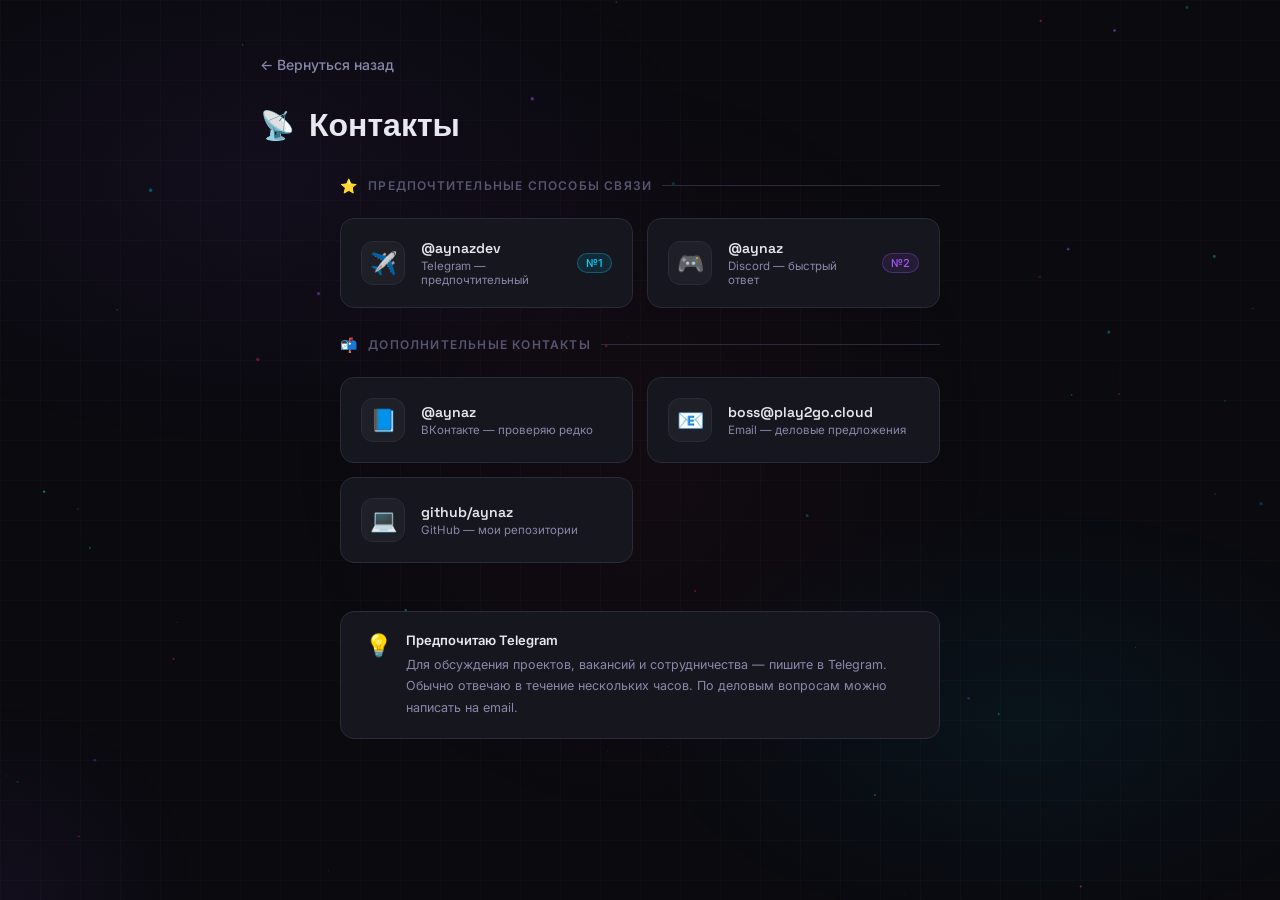
==== contacts.html @ 95063193 "first commit" ====
<!DOCTYPE html>
<html lang="ru">
<head>
  <meta charset="UTF-8" />
  <meta name="viewport" content="width=device-width, initial-scale=1.0" />
  <title>Контакты — Айназ</title>
  <link rel="stylesheet" href="style.css" />
</head>
<body>

  <div class="bg-noise"></div>
  <div class="bg-grid"></div>
  <canvas id="particles"></canvas>

  <div class="wrapper" style="justify-content: flex-start; padding-top: 48px;">

    <!-- Page header -->
    <div class="page-header anim-slideright">
      <a href="index.html" class="back-link">← Вернуться назад</a>
      <h1 class="page-title">
        <span class="page-title-icon">📡</span>
        Контакты
      </h1>
    </div>

    <!-- Preferred -->
    <div style="width:100%; max-width:600px; margin-bottom: 8px;" class="anim-fadeup delay-1">
      <div class="section-label">
        <span class="section-label-icon">⭐</span>
        Предпочтительные способы связи
      </div>
    </div>

    <div class="contacts-grid" style="margin-bottom: 28px;">

      <a href="https://t.me/aynazdev" target="_blank" class="contact-card neon-cyan anim-fadeup delay-2">
        <div class="contact-icon">✈️</div>
        <div class="contact-info">
          <div class="contact-handle">@aynazdev</div>
          <div class="contact-label">Telegram — предпочтительный</div>
        </div>
        <span class="contact-priority badge-cyan" style="border:1px solid rgba(0,212,255,0.3);">№1</span>
      </a>

      <a href="https://discord.com/users/aynaz" target="_blank" class="contact-card neon-purple anim-fadeup delay-3">
        <div class="contact-icon">🎮</div>
        <div class="contact-info">
          <div class="contact-handle">@aynaz</div>
          <div class="contact-label">Discord — быстрый ответ</div>
        </div>
        <span class="contact-priority badge-purple" style="border:1px solid rgba(168,85,247,0.3);">№2</span>
      </a>

    </div>

    <!-- Other -->
    <div style="width:100%; max-width:600px; margin-bottom: 8px;" class="anim-fadeup delay-4">
      <div class="section-label">
        <span class="section-label-icon">📬</span>
        Дополнительные контакты
      </div>
    </div>

    <div class="contacts-grid" style="margin-bottom: 48px;">

      <a href="https://vk.com/aynaz" target="_blank" class="contact-card neon-pink anim-fadeup delay-5">
        <div class="contact-icon">📘</div>
        <div class="contact-info">
          <div class="contact-handle">@aynaz</div>
          <div class="contact-label">ВКонтакте — проверяю редко</div>
        </div>
      </a>

      <a href="mailto:boss@play2go.cloud" class="contact-card neon-green anim-fadeup delay-6">
        <div class="contact-icon">📧</div>
        <div class="contact-info">
          <div class="contact-handle">boss@play2go.cloud</div>
          <div class="contact-label">Email — деловые предложения</div>
        </div>
      </a>

      <a href="https://github.com/aynaz" target="_blank" class="contact-card neon-orange anim-fadeup delay-7">
        <div class="contact-icon">💻</div>
        <div class="contact-info">
          <div class="contact-handle">github/aynaz</div>
          <div class="contact-label">GitHub — мои репозитории</div>
        </div>
      </a>

    </div>

    <!-- Info block -->
    <div class="anim-fadeup delay-8" style="
      width: 100%;
      max-width: 600px;
      background: var(--bg-card);
      border: 1px solid var(--border);
      border-radius: 14px;
      padding: 20px 24px;
      margin-bottom: 48px;
      display: flex;
      gap: 14px;
      align-items: flex-start;
    ">
      <span style="font-size:22px; flex-shrink:0;">💡</span>
      <div>
        <p style="font-size:13px; font-weight:600; margin-bottom:6px; color: var(--text-primary);">Предпочитаю Telegram</p>
        <p style="font-size:12.5px; line-height:1.7; color: var(--text-secondary);">
          Для обсуждения проектов, вакансий и сотрудничества — пишите в Telegram.
          Обычно отвечаю в течение нескольких часов. По деловым вопросам можно
          написать на email.
        </p>
      </div>
    </div>

  </div>

  <script src="script.js"></script>
</body>
</html>
---- style.css ----
@import url('https://fonts.googleapis.com/css2?family=Inter:wght@300;400;500;600;700;800&family=Space+Grotesk:wght@400;500;600;700&display=swap');

:root {
  --bg-primary: #0a0a0f;
  --bg-secondary: #111118;
  --bg-card: #16161f;
  --bg-card-hover: #1e1e2a;
  --border: #2a2a3a;
  --border-hover: #3a3a50;
  --text-primary: #e8e8f0;
  --text-secondary: #8888aa;
  --text-muted: #555570;
  --accent-pink: #ff2d6b;
  --accent-cyan: #00d4ff;
  --accent-purple: #a855f7;
  --accent-green: #00ff88;
  --neon-pink: #ff2d6b;
  --neon-cyan: #00d4ff;
  --neon-purple: #a855f7;
  --neon-green: #00ff88;
  --neon-orange: #ff6b2d;
}

* {
  margin: 0;
  padding: 0;
  box-sizing: border-box;
}

html {
  scroll-behavior: smooth;
}

body {
  background-color: var(--bg-primary);
  color: var(--text-primary);
  font-family: 'Inter', sans-serif;
  min-height: 100vh;
  overflow-x: hidden;
  position: relative;
}

/* ── Background particles ── */
.bg-noise {
  position: fixed;
  inset: 0;
  background-image:
    radial-gradient(ellipse 60% 50% at 20% 20%, rgba(168, 85, 247, 0.06) 0%, transparent 60%),
    radial-gradient(ellipse 50% 40% at 80% 80%, rgba(0, 212, 255, 0.05) 0%, transparent 60%),
    radial-gradient(ellipse 40% 60% at 50% 50%, rgba(255, 45, 107, 0.04) 0%, transparent 70%);
  pointer-events: none;
  z-index: 0;
}

.bg-grid {
  position: fixed;
  inset: 0;
  background-image:
    linear-gradient(rgba(255,255,255,0.015) 1px, transparent 1px),
    linear-gradient(90deg, rgba(255,255,255,0.015) 1px, transparent 1px);
  background-size: 40px 40px;
  pointer-events: none;
  z-index: 0;
}

/* ── Particles canvas ── */
#particles {
  position: fixed;
  inset: 0;
  pointer-events: none;
  z-index: 0;
}

/* ── Main wrapper ── */
.wrapper {
  position: relative;
  z-index: 1;
  min-height: 100vh;
  display: flex;
  flex-direction: column;
  align-items: center;
  justify-content: center;
  padding: 40px 20px;
}

/* ── Avatar ── */
.avatar-container {
  position: relative;
  margin-bottom: 28px;
  /* extra space so the SVG ring doesn't get clipped */
  padding: 12px;
}

.avatar-ring {
  position: relative;
  width: 108px;
  height: 108px;
  border-radius: 22px;
  /* subtle inner glow */
  box-shadow:
    0 0 24px rgba(255, 45, 107, 0.35),
    0 0 48px rgba(255, 45, 107, 0.15);
}

/* SVG dashed sticker border */
.avatar-dashed-ring {
  position: absolute;
  /* centered, sticks out 12px on every side */
  top: -12px;
  left: -12px;
  width: 132px;
  height: 132px;
  pointer-events: none;
  overflow: visible;
}

.avatar-dashed-ring rect {
  fill: none;
  stroke: #ff2d78;
  stroke-width: 3;
  stroke-linecap: round;
  stroke-dasharray: 9 7;
  /* marching-ants animation */
  animation: march 1.4s linear infinite;
  filter: drop-shadow(0 0 6px rgba(255, 45, 120, 0.9))
          drop-shadow(0 0 14px rgba(255, 45, 120, 0.5));
}

@keyframes march {
  to { stroke-dashoffset: -32; }
}

.avatar-img {
  width: 100%;
  height: 100%;
  border-radius: 20px;
  object-fit: cover;
  display: block;
}

.avatar-placeholder {
  width: 100%;
  height: 100%;
  border-radius: 20px;
  background: linear-gradient(135deg, #1a1a2e, #16213e);
  display: flex;
  align-items: center;
  justify-content: center;
  font-size: 42px;
  user-select: none;
}

.avatar-status {
  position: absolute;
  bottom: 8px;
  right: 8px;
  width: 18px;
  height: 18px;
  background: var(--accent-green);
  border-radius: 50%;
  border: 3px solid var(--bg-primary);
  box-shadow: 0 0 8px var(--accent-green);
  animation: pulse-status 2s ease-in-out infinite;
}

@keyframes pulse-status {
  0%, 100% { box-shadow: 0 0 8px var(--accent-green); }
  50% { box-shadow: 0 0 16px var(--accent-green), 0 0 24px rgba(0, 255, 136, 0.4); }
}

/* ── Hero section ── */
.hero {
  text-align: center;
  max-width: 600px;
}

.hero-greeting {
  font-size: 15px;
  color: var(--text-muted);
  letter-spacing: 0.1em;
  text-transform: uppercase;
  margin-bottom: 8px;
  font-weight: 500;
}

.hero-name {
  font-family: 'Space Grotesk', sans-serif;
  font-size: clamp(28px, 5vw, 42px);
  font-weight: 700;
  margin-bottom: 10px;
  line-height: 1.2;
}

.hero-name .highlight {
  background: linear-gradient(90deg, var(--accent-pink), var(--accent-purple));
  -webkit-background-clip: text;
  -webkit-text-fill-color: transparent;
  background-clip: text;
  position: relative;
}

.hero-age {
  font-size: 15px;
  color: var(--text-secondary);
  margin-bottom: 20px;
  font-weight: 400;
  letter-spacing: 0.02em;
}

.hero-bio {
  font-size: 14px;
  line-height: 1.8;
  color: var(--text-secondary);
  max-width: 480px;
  margin: 0 auto 36px;
}

/* ── Tags / skills ── */
.hero-tags {
  display: flex;
  flex-wrap: wrap;
  justify-content: center;
  gap: 8px;
  margin-bottom: 40px;
}

.tag {
  padding: 4px 12px;
  border-radius: 100px;
  font-size: 12px;
  font-weight: 500;
  border: 1px solid;
  letter-spacing: 0.04em;
  transition: all 0.3s ease;
}

.tag:hover {
  transform: translateY(-2px);
}

.tag-pink  { color: var(--accent-pink);   border-color: rgba(255,45,107,0.3);   background: rgba(255,45,107,0.08); }
.tag-cyan  { color: var(--accent-cyan);   border-color: rgba(0,212,255,0.3);    background: rgba(0,212,255,0.08); }
.tag-purple{ color: var(--accent-purple); border-color: rgba(168,85,247,0.3);   background: rgba(168,85,247,0.08); }
.tag-green { color: var(--accent-green);  border-color: rgba(0,255,136,0.3);    background: rgba(0,255,136,0.08); }

/* ── Navigation cards ── */
.nav-cards {
  display: grid;
  grid-template-columns: repeat(auto-fit, minmax(180px, 1fr));
  gap: 16px;
  width: 100%;
  max-width: 620px;
}

/* ── BASE BUTTON CARD ── */
.nav-card {
  position: relative;
  background: var(--bg-card);
  border: 1px solid var(--border);
  border-radius: 16px;
  padding: 24px 20px;
  text-decoration: none;
  color: var(--text-primary);
  cursor: pointer;
  overflow: hidden;
  transition:
    transform 0.25s cubic-bezier(0.34, 1.56, 0.64, 1),
    border-color 0.25s ease,
    box-shadow 0.25s ease,
    background 0.25s ease;
  display: flex;
  flex-direction: column;
  gap: 10px;
}

.nav-card::before {
  content: '';
  position: absolute;
  inset: 0;
  opacity: 0;
  transition: opacity 0.3s ease;
  border-radius: inherit;
}

.nav-card::after {
  content: '';
  position: absolute;
  top: 0;
  left: -100%;
  width: 60%;
  height: 100%;
  background: linear-gradient(90deg, transparent, rgba(255,255,255,0.04), transparent);
  transition: left 0.5s ease;
  pointer-events: none;
}

.nav-card:hover::after {
  left: 140%;
}

/* Neon variants */
.nav-card.neon-pink:hover {
  transform: translateY(4px);
  border-color: rgba(255, 45, 107, 0.7);
  box-shadow:
    0 0 20px rgba(255, 45, 107, 0.35),
    0 0 40px rgba(255, 45, 107, 0.15),
    inset 0 0 20px rgba(255, 45, 107, 0.05);
  background: var(--bg-card-hover);
}

.nav-card.neon-cyan:hover {
  transform: translateY(4px);
  border-color: rgba(0, 212, 255, 0.7);
  box-shadow:
    0 0 20px rgba(0, 212, 255, 0.35),
    0 0 40px rgba(0, 212, 255, 0.15),
    inset 0 0 20px rgba(0, 212, 255, 0.05);
  background: var(--bg-card-hover);
}

.nav-card.neon-purple:hover {
  transform: translateY(4px);
  border-color: rgba(168, 85, 247, 0.7);
  box-shadow:
    0 0 20px rgba(168, 85, 247, 0.35),
    0 0 40px rgba(168, 85, 247, 0.15),
    inset 0 0 20px rgba(168, 85, 247, 0.05);
  background: var(--bg-card-hover);
}

.nav-card.neon-green:hover {
  transform: translateY(4px);
  border-color: rgba(0, 255, 136, 0.7);
  box-shadow:
    0 0 20px rgba(0, 255, 136, 0.35),
    0 0 40px rgba(0, 255, 136, 0.15),
    inset 0 0 20px rgba(0, 255, 136, 0.05);
  background: var(--bg-card-hover);
}

.nav-card.neon-orange:hover {
  transform: translateY(4px);
  border-color: rgba(255, 107, 45, 0.7);
  box-shadow:
    0 0 20px rgba(255, 107, 45, 0.35),
    0 0 40px rgba(255, 107, 45, 0.15),
    inset 0 0 20px rgba(255, 107, 45, 0.05);
  background: var(--bg-card-hover);
}

/* Active press */
.nav-card:active {
  transform: translateY(6px) scale(0.98);
}

.nav-card-icon {
  font-size: 26px;
  line-height: 1;
  transition: transform 0.3s ease;
}

.nav-card:hover .nav-card-icon {
  transform: scale(1.15) rotate(-5deg);
}

.nav-card-title {
  font-family: 'Space Grotesk', sans-serif;
  font-size: 16px;
  font-weight: 600;
  letter-spacing: 0.01em;
}

.nav-card-desc {
  font-size: 12px;
  line-height: 1.6;
  color: var(--text-secondary);
}

.nav-card-arrow {
  margin-top: auto;
  font-size: 18px;
  opacity: 0;
  transform: translateX(-6px);
  transition: opacity 0.25s ease, transform 0.25s ease;
}

.nav-card:hover .nav-card-arrow {
  opacity: 1;
  transform: translateX(0);
}

/* ── Page header ── */
.page-header {
  width: 100%;
  max-width: 760px;
  margin-bottom: 32px;
}

.back-link {
  display: inline-flex;
  align-items: center;
  gap: 8px;
  color: var(--text-secondary);
  text-decoration: none;
  font-size: 14px;
  font-weight: 500;
  padding: 8px 0;
  transition: color 0.2s ease, gap 0.2s ease;
  margin-bottom: 24px;
}

.back-link:hover {
  color: var(--text-primary);
  gap: 12px;
}

.page-title {
  display: flex;
  align-items: center;
  gap: 14px;
  font-family: 'Space Grotesk', sans-serif;
  font-size: clamp(22px, 4vw, 32px);
  font-weight: 700;
}

.page-title-icon {
  font-size: 28px;
}

/* ── Section label ── */
.section-label {
  display: flex;
  align-items: center;
  gap: 10px;
  font-size: 12px;
  font-weight: 600;
  letter-spacing: 0.1em;
  text-transform: uppercase;
  color: var(--text-muted);
  margin-bottom: 16px;
}

.section-label::after {
  content: '';
  flex: 1;
  height: 1px;
  background: var(--border);
}

.section-label-icon {
  font-size: 14px;
}

/* ── Project cards ── */
.projects-grid {
  display: grid;
  grid-template-columns: repeat(auto-fill, minmax(220px, 1fr));
  gap: 14px;
  width: 100%;
  max-width: 760px;
  margin-bottom: 32px;
}

.project-card {
  position: relative;
  background: var(--bg-card);
  border: 1px solid var(--border);
  border-radius: 14px;
  padding: 20px;
  text-decoration: none;
  color: var(--text-primary);
  cursor: pointer;
  overflow: hidden;
  transition:
    transform 0.25s cubic-bezier(0.34, 1.56, 0.64, 1),
    border-color 0.25s ease,
    box-shadow 0.25s ease,
    background 0.25s ease;
  display: flex;
  flex-direction: column;
  gap: 10px;
}

.project-card::after {
  content: '';
  position: absolute;
  top: 0;
  left: -100%;
  width: 60%;
  height: 100%;
  background: linear-gradient(90deg, transparent, rgba(255,255,255,0.03), transparent);
  transition: left 0.5s ease;
  pointer-events: none;
}

.project-card:hover::after {
  left: 140%;
}

/* same neon variants for project cards */
.project-card.neon-pink:hover  { transform: translateY(4px); border-color: rgba(255,45,107,0.7);  box-shadow: 0 0 20px rgba(255,45,107,0.3),  inset 0 0 20px rgba(255,45,107,0.04); background: var(--bg-card-hover); }
.project-card.neon-cyan:hover  { transform: translateY(4px); border-color: rgba(0,212,255,0.7);   box-shadow: 0 0 20px rgba(0,212,255,0.3),   inset 0 0 20px rgba(0,212,255,0.04);  background: var(--bg-card-hover); }
.project-card.neon-purple:hover{ transform: translateY(4px); border-color: rgba(168,85,247,0.7);  box-shadow: 0 0 20px rgba(168,85,247,0.3),  inset 0 0 20px rgba(168,85,247,0.04); background: var(--bg-card-hover); }
.project-card.neon-green:hover { transform: translateY(4px); border-color: rgba(0,255,136,0.7);   box-shadow: 0 0 20px rgba(0,255,136,0.3),   inset 0 0 20px rgba(0,255,136,0.04);  background: var(--bg-card-hover); }
.project-card.neon-orange:hover{ transform: translateY(4px); border-color: rgba(255,107,45,0.7);  box-shadow: 0 0 20px rgba(255,107,45,0.3),  inset 0 0 20px rgba(255,107,45,0.04); background: var(--bg-card-hover); }

.project-card:active { transform: translateY(6px) scale(0.98); }

.project-card-header {
  display: flex;
  align-items: center;
  gap: 10px;
}

.project-icon {
  width: 36px;
  height: 36px;
  border-radius: 10px;
  display: flex;
  align-items: center;
  justify-content: center;
  font-size: 18px;
  background: rgba(255,255,255,0.05);
  border: 1px solid var(--border);
  flex-shrink: 0;
}

.project-name {
  font-family: 'Space Grotesk', sans-serif;
  font-size: 15px;
  font-weight: 600;
}

.project-badge {
  display: inline-block;
  padding: 3px 10px;
  border-radius: 100px;
  font-size: 11px;
  font-weight: 500;
  border: 1px solid;
  letter-spacing: 0.04em;
  width: fit-content;
}

.badge-pink   { color: var(--accent-pink);   border-color: rgba(255,45,107,0.3);  background: rgba(255,45,107,0.1); }
.badge-cyan   { color: var(--accent-cyan);   border-color: rgba(0,212,255,0.3);   background: rgba(0,212,255,0.1); }
.badge-purple { color: var(--accent-purple); border-color: rgba(168,85,247,0.3);  background: rgba(168,85,247,0.1); }
.badge-green  { color: var(--accent-green);  border-color: rgba(0,255,136,0.3);   background: rgba(0,255,136,0.1); }
.badge-orange { color: var(--neon-orange);   border-color: rgba(255,107,45,0.3);  background: rgba(255,107,45,0.1); }

.project-desc {
  font-size: 12.5px;
  line-height: 1.7;
  color: var(--text-secondary);
  flex: 1;
}

.project-role {
  display: inline-flex;
  align-items: center;
  gap: 6px;
  padding: 5px 12px;
  border-radius: 100px;
  font-size: 11px;
  font-weight: 600;
  letter-spacing: 0.04em;
  border: 1px solid;
  width: fit-content;
  margin-top: 4px;
}

/* ── Contact cards ── */
.contacts-grid {
  display: grid;
  grid-template-columns: repeat(auto-fill, minmax(240px, 1fr));
  gap: 14px;
  width: 100%;
  max-width: 600px;
}

.contact-card {
  position: relative;
  background: var(--bg-card);
  border: 1px solid var(--border);
  border-radius: 14px;
  padding: 20px;
  text-decoration: none;
  color: var(--text-primary);
  cursor: pointer;
  overflow: hidden;
  transition:
    transform 0.25s cubic-bezier(0.34, 1.56, 0.64, 1),
    border-color 0.25s ease,
    box-shadow 0.25s ease,
    background 0.25s ease;
  display: flex;
  align-items: center;
  gap: 16px;
}

.contact-card::after {
  content: '';
  position: absolute;
  top: 0;
  left: -100%;
  width: 60%;
  height: 100%;
  background: linear-gradient(90deg, transparent, rgba(255,255,255,0.03), transparent);
  transition: left 0.5s ease;
  pointer-events: none;
}

.contact-card:hover::after {
  left: 140%;
}

.contact-card.neon-pink:hover   { transform: translateY(4px); border-color: rgba(255,45,107,0.7);  box-shadow: 0 0 20px rgba(255,45,107,0.3),  inset 0 0 20px rgba(255,45,107,0.04); background: var(--bg-card-hover); }
.contact-card.neon-cyan:hover   { transform: translateY(4px); border-color: rgba(0,212,255,0.7);   box-shadow: 0 0 20px rgba(0,212,255,0.3),   inset 0 0 20px rgba(0,212,255,0.04);  background: var(--bg-card-hover); }
.contact-card.neon-purple:hover { transform: translateY(4px); border-color: rgba(168,85,247,0.7);  box-shadow: 0 0 20px rgba(168,85,247,0.3),  inset 0 0 20px rgba(168,85,247,0.04); background: var(--bg-card-hover); }
.contact-card.neon-green:hover  { transform: translateY(4px); border-color: rgba(0,255,136,0.7);   box-shadow: 0 0 20px rgba(0,255,136,0.3),   inset 0 0 20px rgba(0,255,136,0.04);  background: var(--bg-card-hover); }
.contact-card.neon-orange:hover { transform: translateY(4px); border-color: rgba(255,107,45,0.7);  box-shadow: 0 0 20px rgba(255,107,45,0.3),  inset 0 0 20px rgba(255,107,45,0.04); background: var(--bg-card-hover); }
.contact-card:active { transform: translateY(6px) scale(0.98); }

.contact-icon {
  width: 44px;
  height: 44px;
  border-radius: 12px;
  display: flex;
  align-items: center;
  justify-content: center;
  font-size: 22px;
  flex-shrink: 0;
  border: 1px solid var(--border);
  background: rgba(255,255,255,0.04);
  transition: transform 0.3s ease;
}

.contact-card:hover .contact-icon {
  transform: scale(1.1) rotate(-5deg);
}

.contact-info {
  flex: 1;
  min-width: 0;
}

.contact-handle {
  font-family: 'Space Grotesk', sans-serif;
  font-size: 14px;
  font-weight: 600;
  white-space: nowrap;
  overflow: hidden;
  text-overflow: ellipsis;
}

.contact-label {
  font-size: 11.5px;
  color: var(--text-secondary);
  margin-top: 2px;
}

.contact-priority {
  font-size: 11px;
  padding: 2px 8px;
  border-radius: 100px;
  font-weight: 500;
  white-space: nowrap;
}

/* ── Stats strip ── */
.stats-strip {
  display: flex;
  gap: 24px;
  justify-content: center;
  flex-wrap: wrap;
  margin-bottom: 36px;
  padding: 16px 24px;
  background: var(--bg-card);
  border: 1px solid var(--border);
  border-radius: 16px;
  width: 100%;
  max-width: 560px;
}

.stat-item {
  display: flex;
  flex-direction: column;
  align-items: center;
  gap: 2px;
}

.stat-value {
  font-family: 'Space Grotesk', sans-serif;
  font-size: 20px;
  font-weight: 700;
  background: linear-gradient(90deg, var(--accent-pink), var(--accent-purple));
  -webkit-background-clip: text;
  -webkit-text-fill-color: transparent;
  background-clip: text;
}

.stat-label {
  font-size: 11px;
  color: var(--text-muted);
  letter-spacing: 0.06em;
  text-transform: uppercase;
}

.stat-divider {
  width: 1px;
  background: var(--border);
  align-self: stretch;
}

/* ── Entrance animations ── */
@keyframes fadeUp {
  from { opacity: 0; transform: translateY(24px); }
  to   { opacity: 1; transform: translateY(0); }
}

@keyframes fadeIn {
  from { opacity: 0; }
  to   { opacity: 1; }
}

@keyframes slideRight {
  from { opacity: 0; transform: translateX(-20px); }
  to   { opacity: 1; transform: translateX(0); }
}

.anim-fadeup   { animation: fadeUp   0.6s cubic-bezier(0.22, 1, 0.36, 1) both; }
.anim-fadein   { animation: fadeIn   0.5s ease both; }
.anim-slideright { animation: slideRight 0.5s cubic-bezier(0.22, 1, 0.36, 1) both; }

.delay-1 { animation-delay: 0.05s; }
.delay-2 { animation-delay: 0.1s; }
.delay-3 { animation-delay: 0.15s; }
.delay-4 { animation-delay: 0.2s; }
.delay-5 { animation-delay: 0.25s; }
.delay-6 { animation-delay: 0.3s; }
.delay-7 { animation-delay: 0.35s; }
.delay-8 { animation-delay: 0.4s; }
.delay-9 { animation-delay: 0.45s; }

/* ── Scrollbar ── */
::-webkit-scrollbar { width: 6px; }
::-webkit-scrollbar-track { background: var(--bg-primary); }
::-webkit-scrollbar-thumb { background: var(--border); border-radius: 3px; }
::-webkit-scrollbar-thumb:hover { background: var(--border-hover); }

/* ── Responsive ── */
@media (max-width: 480px) {
  .nav-cards { grid-template-columns: 1fr; }
  .projects-grid { grid-template-columns: 1fr; }
  .contacts-grid { grid-template-columns: 1fr; }
  .stats-strip { gap: 16px; }
}
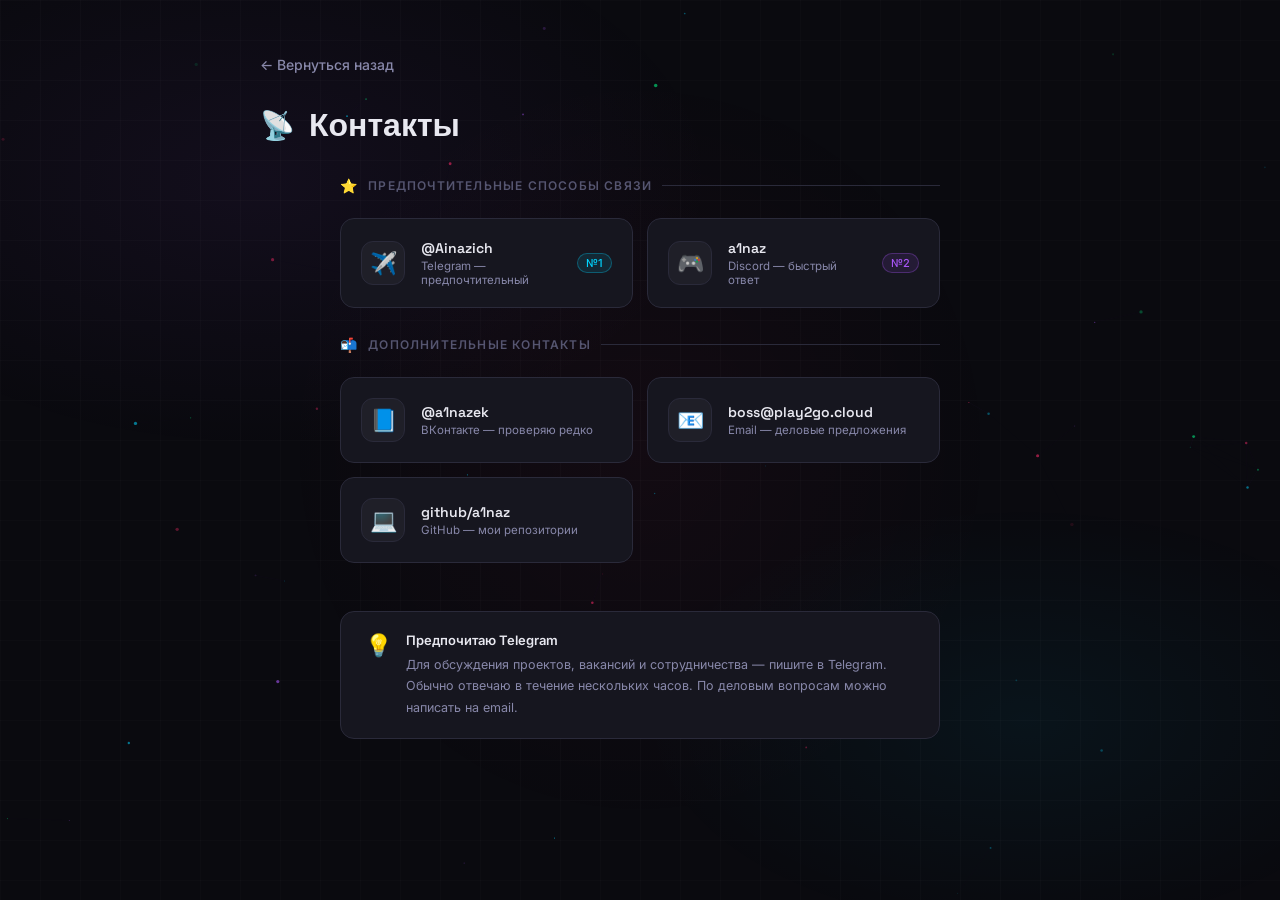
==== commit a2832d51: "Обновление контактов, платежных реквизитов и списка проектов" ====
--- a/contacts.html
+++ b/contacts.html
@@ -33,19 +33,19 @@
 
     <div class="contacts-grid" style="margin-bottom: 28px;">
 
-      <a href="https://t.me/aynazdev" target="_blank" class="contact-card neon-cyan anim-fadeup delay-2">
+      <a href="https://t.me/Ainazich" target="_blank" class="contact-card neon-cyan anim-fadeup delay-2">
         <div class="contact-icon">✈️</div>
         <div class="contact-info">
-          <div class="contact-handle">@aynazdev</div>
+          <div class="contact-handle">@Ainazich</div>
           <div class="contact-label">Telegram — предпочтительный</div>
         </div>
         <span class="contact-priority badge-cyan" style="border:1px solid rgba(0,212,255,0.3);">№1</span>
       </a>
 
-      <a href="https://discord.com/users/aynaz" target="_blank" class="contact-card neon-purple anim-fadeup delay-3">
+      <a href="https://discord.com/users/a1naz" target="_blank" class="contact-card neon-purple anim-fadeup delay-3">
         <div class="contact-icon">🎮</div>
         <div class="contact-info">
-          <div class="contact-handle">@aynaz</div>
+          <div class="contact-handle">a1naz</div>
           <div class="contact-label">Discord — быстрый ответ</div>
         </div>
         <span class="contact-priority badge-purple" style="border:1px solid rgba(168,85,247,0.3);">№2</span>
@@ -63,10 +63,10 @@
 
     <div class="contacts-grid" style="margin-bottom: 48px;">
 
-      <a href="https://vk.com/aynaz" target="_blank" class="contact-card neon-pink anim-fadeup delay-5">
+      <a href="https://vk.com/a1nazek" target="_blank" class="contact-card neon-pink anim-fadeup delay-5">
         <div class="contact-icon">📘</div>
         <div class="contact-info">
-          <div class="contact-handle">@aynaz</div>
+          <div class="contact-handle">@a1nazek</div>
           <div class="contact-label">ВКонтакте — проверяю редко</div>
         </div>
       </a>
@@ -79,10 +79,10 @@
         </div>
       </a>
 
-      <a href="https://github.com/aynaz" target="_blank" class="contact-card neon-orange anim-fadeup delay-7">
+      <a href="https://github.com/a1naz" target="_blank" class="contact-card neon-orange anim-fadeup delay-7">
         <div class="contact-icon">💻</div>
         <div class="contact-info">
-          <div class="contact-handle">github/aynaz</div>
+          <div class="contact-handle">github/a1naz</div>
           <div class="contact-label">GitHub — мои репозитории</div>
         </div>
       </a>
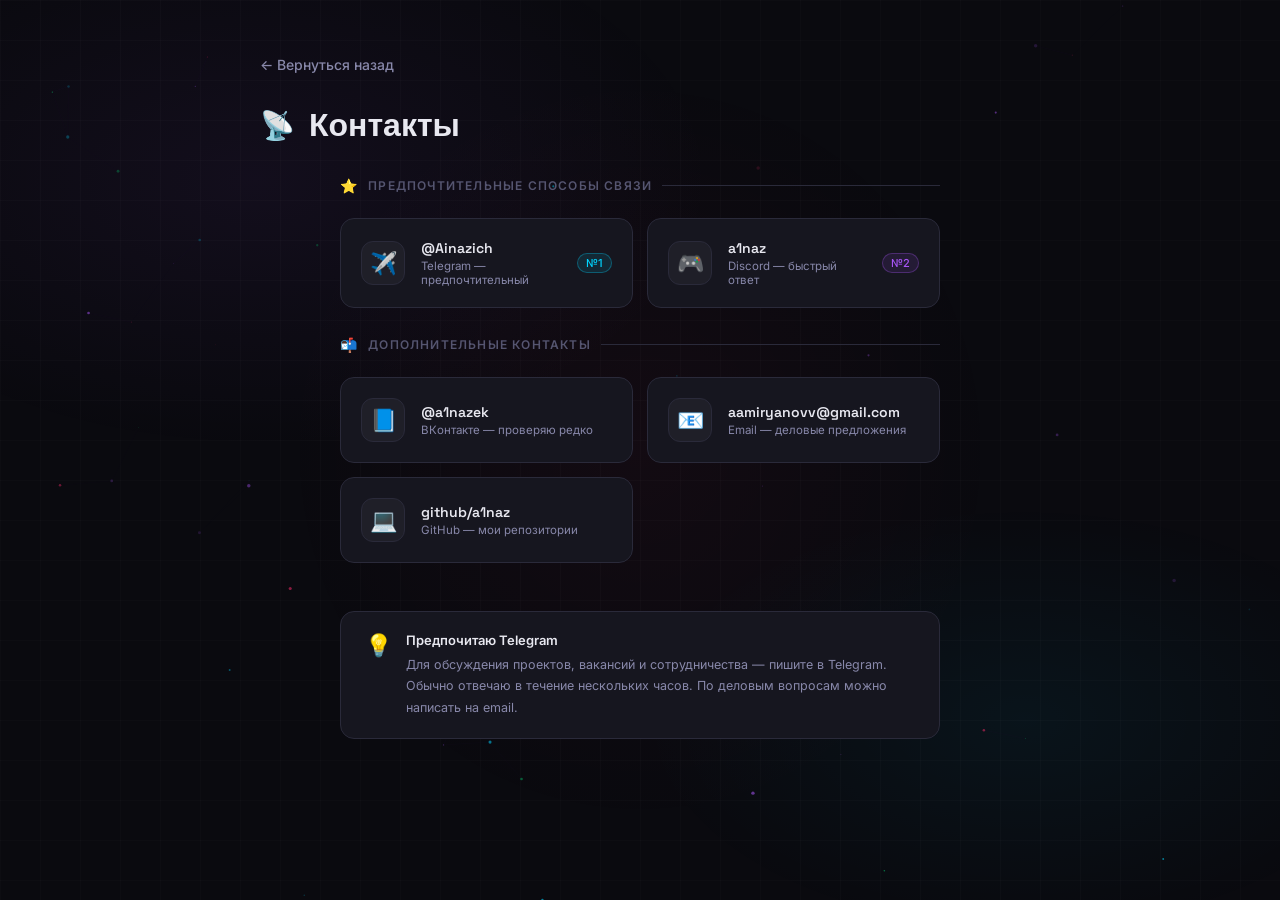
==== commit 395d8b3f: "update email" ====
--- a/contacts.html
+++ b/contacts.html
@@ -74,7 +74,7 @@
       <a href="mailto:boss@play2go.cloud" class="contact-card neon-green anim-fadeup delay-6">
         <div class="contact-icon">📧</div>
         <div class="contact-info">
-          <div class="contact-handle">boss@play2go.cloud</div>
+          <div class="contact-handle">aamiryanovv@gmail.com</div>
           <div class="contact-label">Email — деловые предложения</div>
         </div>
       </a>
